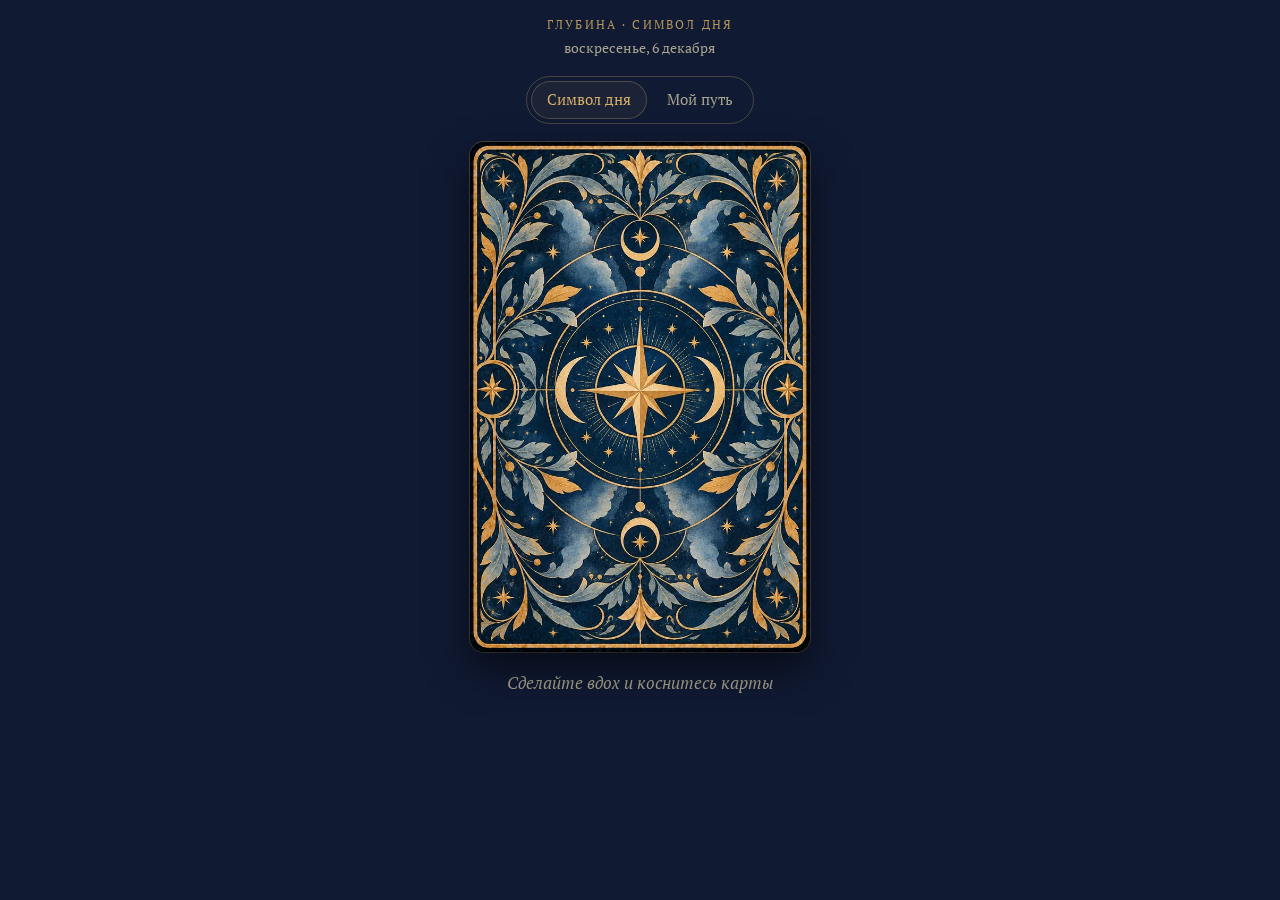
==== index.html @ 6f2f8ba6 "Add files via upload" ====
<!doctype html>
<html lang="ru">
<head>
<meta charset="utf-8">
<meta name="viewport" content="width=device-width, initial-scale=1, viewport-fit=cover">
<title>Символ дня</title>

<link rel="preconnect" href="https://fonts.googleapis.com">
<link rel="stylesheet" href="https://fonts.googleapis.com/css2?family=Ruslan+Display&family=PT+Serif:ital,wght@0,400;0,700;1,400&display=swap">
<script src="https://telegram.org/js/telegram-web-app.js"></script>
<style>
/* Layout: одна колонка, карта по центру как на столе, текст под ней; второй экран «Мой путь» — лента прошлых дней. Единый тёмный мир колоды: индиго и золото. */
:root {
  --night: #101a33;
  --night-2: #18264a;
  --gold: #d9b26a;
  --gold-soft: #b8975c;
  --cream: #efe4cc;
  --muted: #a9a58f;
  --line: rgba(217, 178, 106, .28);
  --veil: rgba(217, 178, 106, .06);
  --field: rgba(16, 26, 51, .7);
  --display: "Ruslan Display", "PT Serif", Georgia, serif;
  --body: "PT Serif", Georgia, "Times New Roman", serif;
  color-scheme: dark;
}
html, body { height: 100%; }
body { margin: 0; -webkit-text-size-adjust: 100%; }
[hidden] { display: none !important; }
img { max-width: 100%; }
:root { padding-top: env(safe-area-inset-top, 0px); padding-bottom: env(safe-area-inset-bottom, 0px); }
body {
  background: var(--night);
  color: var(--cream);
  font-family: var(--body);
  font-size: 17px;
  line-height: 1.55;
}
.wrap {
  max-width: 460px; margin: 0 auto;
  padding-left: max(16px, env(safe-area-inset-left, 0px));
  padding-right: max(16px, env(safe-area-inset-right, 0px));
  padding-block: 16px 40px;
  display: flex; flex-direction: column; align-items: center; gap: 18px;
}
.head { text-align: center; display: grid; gap: 2px; }
.eyebrow { font-size: 12px; letter-spacing: .18em; text-transform: uppercase; color: var(--gold-soft); }
.date { color: var(--muted); font-size: 14px; }

.tabs { display: flex; gap: 4px; padding: 4px; border: 1px solid var(--line); border-radius: 999px; }
.tabs button {
  font: inherit; font-size: 15px; color: var(--muted); background: none; border: 0;
  padding: 7px 16px; border-radius: 999px; cursor: pointer;
}
.tabs button[aria-selected="true"] { background: var(--veil); color: var(--gold); box-shadow: inset 0 0 0 1px var(--line); }
.tabs button:focus-visible { outline: 2px solid var(--gold); outline-offset: 2px; }

.view { width: 100%; display: flex; flex-direction: column; align-items: center; gap: 18px; }

.banner {
  width: 100%; box-sizing: border-box; border: 1px solid var(--line); border-radius: 12px;
  padding: 12px 14px; background: var(--veil); display: grid; gap: 8px; font-size: 15px;
}
.banner .row { display: flex; gap: 10px; flex-wrap: wrap; }

/* Карта */
.stage { perspective: 1400px; width: min(78vw, 340px); max-width: 100%; }
.card {
  position: relative; width: 100%; aspect-ratio: 2 / 3; max-width: 100%;
  transform-style: preserve-3d; transition: transform 1.1s cubic-bezier(.3, .1, .2, 1);
  border: 0; padding: 0; background: none; cursor: pointer; display: block;
}
.card.open { transform: rotateY(180deg); cursor: default; }
.side {
  position: absolute; inset: 0; backface-visibility: hidden; -webkit-backface-visibility: hidden;
  border-radius: 14px; overflow: hidden; box-shadow: 0 18px 40px rgba(0, 0, 0, .55), 0 0 0 1px var(--line);
}
.side img { width: 100%; height: 100%; object-fit: cover; display: block; }
.front { transform: rotateY(180deg); }
.card:not(.open) .back { animation: breathe 3.6s ease-in-out infinite; }
@keyframes breathe { 50% { box-shadow: 0 18px 48px rgba(217, 178, 106, .22), 0 0 0 1px var(--line); } }
.card:focus-visible { outline: 2px solid var(--gold); outline-offset: 6px; border-radius: 14px; }
.hint { color: var(--muted); font-style: italic; text-align: center; min-height: 1.5em; margin: 0; }

.reading { width: 100%; display: grid; gap: 18px; opacity: 0; transform: translateY(8px); transition: opacity .7s .6s, transform .7s .6s; }
.reading.show { opacity: 1; transform: none; }
.name { font-family: var(--display); color: var(--gold); text-align: center; font-size: 34px; line-height: 1.1; letter-spacing: .04em; text-wrap: balance; }
.orn { display: flex; align-items: center; gap: 10px; color: var(--gold-soft); }
.orn::before, .orn::after { content: ""; flex: 1; height: 1px; background: var(--line); }
.label { margin: 0 0 4px; font-size: 12px; letter-spacing: .16em; text-transform: uppercase; color: var(--gold-soft); font-weight: 400; }
.block p { margin: 0; }
.question { border: 1px solid var(--line); border-radius: 12px; padding: 16px 18px; background: var(--veil); }
.question p { font-size: 19px; font-style: italic; }

.note { display: grid; gap: 8px; }
textarea {
  width: 100%; min-height: 96px; resize: vertical; box-sizing: border-box;
  background: var(--field); color: var(--cream); font: inherit; font-size: 16px;
  border: 1px solid var(--line); border-radius: 10px; padding: 12px;
}
textarea:focus { outline: none; border-color: var(--gold); }
.saved { font-size: 13px; color: var(--muted); min-height: 1.2em; }

.ghost {
  justify-self: start; font: inherit; font-size: 15px; color: var(--gold); background: none;
  border: 1px solid var(--line); border-radius: 999px; padding: 7px 14px; cursor: pointer;
}
.ghost:focus-visible, .text-btn:focus-visible { outline: 2px solid var(--gold); outline-offset: 2px; }
.text-btn { font: inherit; font-size: 15px; color: var(--muted); background: none; border: 0; padding: 7px 4px; cursor: pointer; text-decoration: underline; text-underline-offset: 3px; }
.past { border-left: 2px solid var(--gold-soft); padding: 4px 0 4px 14px; display: grid; gap: 6px; }
.past .when { font-size: 13px; color: var(--muted); }
.past p { margin: 0; font-style: italic; white-space: pre-wrap; }

.next { text-align: center; color: var(--muted); font-size: 15px; margin: 0; }
.next b { color: var(--cream); font-variant-numeric: tabular-nums; font-weight: 400; }
.dev { display: flex; gap: 8px; flex-wrap: wrap; justify-content: center; }
.dev button { background: none; border: 1px dashed var(--line); color: var(--muted); font: inherit; font-size: 13px; padding: 6px 12px; border-radius: 8px; cursor: pointer; }

/* Мой путь */
.path-intro { color: var(--muted); text-align: center; margin: 0; max-width: 34ch; }
.path { width: 100%; display: grid; gap: 14px; list-style: none; margin: 0; padding: 0; }
.entry { display: grid; grid-template-columns: 64px minmax(0, 1fr); gap: 14px; padding-bottom: 14px; border-bottom: 1px solid var(--line); scroll-margin-top: 16px; }
.entry img { width: 64px; height: 96px; object-fit: cover; border-radius: 6px; box-shadow: 0 0 0 1px var(--line); }
.entry .body { min-width: 0; display: grid; gap: 8px; align-content: start; }
.entry h3 { margin: 0; font-family: var(--display); font-weight: 400; color: var(--gold); font-size: 21px; line-height: 1.15; }
.entry .when { font-size: 13px; color: var(--muted); }
.entry p { margin: 0; white-space: pre-wrap; overflow-wrap: anywhere; }
.entry .empty { color: var(--muted); font-style: italic; }
.entry textarea { min-height: 80px; }
.entry .actions { display: flex; gap: 10px; align-items: center; flex-wrap: wrap; }
.example { font-size: 12px; color: var(--muted); border: 1px solid var(--line); border-radius: 999px; padding: 1px 8px; justify-self: start; }
.nothing { color: var(--muted); font-style: italic; text-align: center; }

@media (prefers-reduced-motion: reduce) {
  .card, .reading { transition: none; }
  .card:not(.open) .back { animation: none; }
}
</style>
</head>
<body>


<div class="wrap">
  <header class="head">
    <span class="eyebrow">Глубина · символ дня</span>
    <span class="date" id="today"></span>
  </header>

  <nav class="tabs" role="tablist">
    <button role="tab" id="tabDay" aria-selected="true">Символ дня</button>
    <button role="tab" id="tabPath" aria-selected="false">Мой путь</button>
  </nav>

  <section class="view" id="viewDay">
    <div class="banner" id="weekBanner" hidden>
      <span id="weekText"></span>
      <div class="row">
        <button class="ghost" id="weekGo">Дописать</button>
        <button class="text-btn" id="weekSkip">Не сейчас</button>
      </div>
    </div>

    <div class="stage">
      <button class="card" id="card" aria-label="Перевернуть карту">
        <span class="side back"><img src="cards/back.webp" alt="Рубашка карты"></span>
        <span class="side front"><img id="face" alt=""></span>
      </button>
    </div>
    <p class="hint" id="hint">Сделайте вдох и коснитесь карты</p>

    <section class="reading" id="reading" hidden>
      <div class="name" id="name"></div>
      <div class="orn">✦</div>
      <div class="block"><h2 class="label">Смысл</h2><p id="meaning"></p></div>
      <div class="block"><h2 class="label">Тень</h2><p id="shadow"></p></div>
      <div class="block question"><h2 class="label">Вопрос дня</h2><p id="question"></p></div>
      <div class="note">
        <label class="label" for="noteText">Что откликнулось</label>
        <textarea id="noteText" maxlength="1500" placeholder="Образ, чувство, воспоминание. Это видите только вы."></textarea>
        <span class="saved" id="saved"></span>
        <button class="ghost" id="pastBtn" aria-expanded="false" hidden>В прошлый раз</button>
        <div class="past" id="pastBox" hidden>
          <span class="when" id="pastWhen"></span>
          <p id="pastNote"></p>
          <span class="when" id="pastLaterLabel" hidden>Открылось позже</span>
          <p id="pastLater" hidden></p>
        </div>
      </div>
      <p class="next">Следующий символ откроется через <b id="left">—</b></p>
    </section>
  </section>

  <section class="view" id="viewPath" hidden>
    <p class="path-intro">Ваши символы по дням. Возвращайтесь к ним и дописывайте, что открылось позже.</p>
    <ul class="path" id="path"></ul>
  </section>

  <div class="dev" id="dev" hidden>
    <button id="demo">Заполнить примером</button>
    <button id="reset">Начать заново</button>
  </div>
</div>

<script>
const DECK = [
  {"n": "Туман", "m": "Может говорить о неопределённости, в которой пока трудно различить собственные желания. Иногда за туманом скрывается не отсутствие ответа, а невозможность увидеть всё сразу.", "s": "Стремление избегать ясности, чтобы не сталкиваться с выбором.", "q": "Что в моей жизни сейчас остаётся неясным и как я чувствую себя в этой неопределённости?"},
  {"n": "Пламя", "m": "Может говорить о внутренней энергии, страсти и желании проявить себя. Иногда это образ чувства, которое больше не хочет оставаться незамеченным.", "s": "Огонь может поглощать всё вокруг, когда ему не удаётся найти границы.", "q": "Что во мне сейчас горит и куда направлена эта энергия?"},
  {"n": "Корень", "m": "Может говорить о связи с прошлым, семейной историей и тем, на чём держится ваше ощущение себя. Он напоминает о невидимых основаниях, которые поддерживают или ограничивают рост.", "s": "Привязанность к привычному, даже когда оно мешает двигаться дальше.", "q": "На чём держится моё ощущение устойчивости и что из прошлого я продолжаю нести с собой?"},
  {"n": "Семя", "m": "Может говорить о зарождающемся желании, ещё не получившем форму. В нём есть возможность развития, которой пока не нужно становиться чем-то определённым.", "s": "Страх начать или бесконечное ожидание идеальных условий.", "q": "Что во мне только зарождается и пока не требует от меня готового результата?"},
  {"n": "Гора", "m": "Может говорить о трудной задаче, внутреннем усилии или стремлении к чему-то значимому. Иногда гора отражает масштаб, который вы придаёте препятствию.", "s": "Привычка требовать от себя невозможного и измерять ценность только достижениями.", "q": "Какую вершину я сейчас пытаюсь покорить и почему она для меня так важна?"},
  {"n": "Ветер", "m": "Может говорить о переменах, беспокойстве или потребности в движении. Иногда он отражает влияние обстоятельств, которые невозможно полностью контролировать.", "s": "Потеря собственного направления под воздействием чужих ожиданий и внешних событий.", "q": "Что сейчас меняет моё внутреннее состояние и куда я позволяю этому себя унести?"},
  {"n": "Олень", "m": "Может говорить о чуткости, достоинстве и способности замечать тонкие изменения вокруг. Его образ может напоминать о части вас, которая нуждается в бережном отношении, но сохраняет внутреннюю силу.", "s": "Излишняя настороженность и стремление исчезнуть при малейшей угрозе.", "q": "В каких ситуациях я чувствую себя одновременно сильным и уязвимым?"},
  {"n": "Ворон", "m": "Может говорить о внимании к тому, что скрыто, забыто или осталось без ответа. Иногда он сопровождает внутреннее соприкосновение с переменами и завершением старого.", "s": "Склонность искать угрозу и мрачный смысл там, где ещё ничего не решено.", "q": "На что я не хочу смотреть прямо, хотя это продолжает привлекать моё внимание?"},
  {"n": "Черепаха", "m": "Может говорить о собственном темпе, защищённости и умении оставаться рядом с собой. Её панцирь может напоминать о границе между внутренним миром и внешними требованиями.", "s": "Уход в защиту, которая постепенно превращается в изоляцию.", "q": "Где мне важно двигаться в своём темпе, а где я прячусь от жизни?"},
  {"n": "Мотылёк", "m": "Может говорить о притяжении к чему-то загадочному, прекрасному или эмоционально заряженному. Иногда он отражает желание приблизиться к тому, что одновременно манит и пугает.", "s": "Потеря себя в притяжении, которое не оставляет места для осознанного выбора.", "q": "Что меня так сильно притягивает и какую часть себя я готов ради этого не замечать?"},
  {"n": "Муравейник", "m": "Может говорить о принадлежности к группе, совместном труде и роли, которую вы занимаете среди других. Он также может отражать привычку поддерживать порядок через множество маленьких действий.", "s": "Растворение в общих задачах, когда собственные желания становятся неважными.", "q": "Какую роль я выполняю среди других и остаётся ли в ней место для меня самого?"},
  {"n": "Порог", "m": "Может говорить о переходе между знакомым и неизвестным, между прежним состоянием и возможностью нового опыта. Иногда он отражает момент, когда внутреннее решение ещё не стало действием.", "s": "Бесконечное пребывание на границе из страха перед последствиями выбора.", "q": "Перед какой внутренней границей я сейчас стою и что удерживает меня на месте?"},
  {"n": "Мост", "m": "Может говорить о попытке соединить две части своей жизни, два чувства или две противоположные позиции. Он может появляться как образ поиска связи там, где прежде была дистанция.", "s": "Попытка любой ценой примирить то, что пока не удаётся совместить.", "q": "Между какими двумя частями себя я сейчас пытаюсь построить связь?"},
  {"n": "Колодец", "m": "Может говорить о погружении в глубину переживаний и обращении к тому, что обычно скрыто от повседневного внимания. Вода в его глубине может напоминать о чувствах, которым трудно найти слова.", "s": "Страх перед собственными переживаниями или бесконечное погружение в них без возможности вернуться к настоящему.", "q": "Что находится глубже моих привычных объяснений и какие чувства поднимаются, когда я к этому приближаюсь?"},
  {"n": "Чердак", "m": "Может говорить о воспоминаниях, забытых интересах и частях личной истории, которые давно не были в центре внимания. Иногда это образ внутреннего хранилища, где рядом существуют ценные находки и то, к чему вы пока не готовы прикоснуться.", "s": "Захламление внутреннего пространства прошлым, которое больше не удаётся пересмотреть.", "q": "Что из своего прошлого я давно не открывал и что могло бы обнаружиться там сегодня?"},
  {"n": "Пустой стул", "m": "Может говорить об отсутствии, ожидании встречи или месте, которое пока никем не занято. Иногда он отражает потребность услышать собственный голос без присутствия чужих ожиданий.", "s": "Одиночество, превращённое в привычку ждать того, кто должен заполнить внутреннюю пустоту.", "q": "Кого или чего не хватает в моей жизни и какое место я сам оставляю для себя?"},
  {"n": "Зеркало", "m": "Может говорить о самовосприятии и о том, как ваш образ себя складывается из личного опыта и чужих взглядов. Иногда отражение обнаруживает разницу между тем, кем вы себя считаете, и тем, что чувствуете на самом деле.", "s": "Зависимость от внешней оценки или невозможность увидеть себя за привычным образом.", "q": "Что я замечаю в себе, когда перестаю смотреть на себя чужими глазами?"},
  {"n": "Чаша", "m": "Может говорить о способности принимать чувства, впечатления и заботу, не требуя от себя немедленно что-то с ними делать. Её образ может быть связан с внутренним вместилищем, которое имеет свои пределы.", "s": "Переполненность чужими переживаниями или неспособность принимать то, в чём вы нуждаетесь.", "q": "Что я сейчас способен принять, а для чего во мне пока нет места?"},
  {"n": "Нить", "m": "Может говорить о связи между событиями, людьми и частями вашего опыта. Иногда она помогает заметить едва различимую линию, которая объединяет то, что прежде казалось разрозненным.", "s": "Страх потерять связь, из-за которого становится трудно отпустить прошлое.", "q": "Какая невидимая связь продолжает влиять на мои решения и чувства?"},
  {"n": "Ножницы", "m": "Могут говорить о разделении, различении и способности отделять одно от другого. Их образ может появляться там, где важно заметить границу между собственными желаниями и тем, что вам навязано.", "s": "Резкое отсечение чувств или отношений вместо признания сложных переживаний.", "q": "Что в моей жизни я пытаюсь разделить и что мне трудно отпустить или сохранить?"},
  {"n": "Колокол", "m": "Может говорить о пробуждении внимания к чему-то важному, что прежде оставалось на периферии сознания. Его звучание может быть образом внутреннего отклика, который трудно игнорировать.", "s": "Тревожное ожидание сигнала извне и неспособность услышать собственные ощущения без подтверждения.", "q": "На какой внутренний отклик я давно обращаю внимание, но пока не могу понять его значение?"},
  {"n": "Маска", "m": "Может говорить о социальных ролях, привычных способах взаимодействия и той части себя, которую вы показываете окружающим. Иногда она помогает исследовать разницу между защитой и искренним выражением чувств.", "s": "Потеря контакта с собой, когда роль становится единственным допустимым способом быть.", "q": "Какую свою сторону я показываю другим и какую предпочитаю оставлять за маской?"},
  {"n": "Фонарь", "m": "Может говорить о внимании, которое освещает небольшой участок внутреннего пространства, не раскрывая всей картины. Иногда это образ готовности исследовать неизвестное постепенно, шаг за шагом.", "s": "Стремление контролировать каждый следующий шаг и страх двигаться без полной ясности.", "q": "Что я могу рассмотреть внимательнее, если мне не нужно сразу понимать всё целиком?"},
  {"n": "Гроза", "m": "Может говорить о накопившемся напряжении, сильных чувствах или переменах, которые трудно удерживать внутри. Иногда она помогает заметить, сколько энергии скрывается за внешним спокойствием.", "s": "Разрушительная разрядка, при которой чувства начинают управлять отношениями и решениями.", "q": "Что во мне накопилось и как я обычно обхожусь с сильными чувствами?"},
  {"n": "Песочные часы", "m": "Могут говорить о переживании времени, конечности и необходимости замечать, на что уходит ваша жизнь. Их образ также может напоминать, что разные внутренние процессы созревают с разной скоростью.", "s": "Постоянная спешка, страх опоздать или ощущение, что собственная жизнь проходит мимо.", "q": "На что я трачу своё время и что в моей жизни заслуживает большего внимания?"}
];
const MAIN = "sd_main";
const DAY = "d_";

const tg = window.Telegram && window.Telegram.WebApp && window.Telegram.WebApp.initData ? window.Telegram.WebApp : null;
if (tg) { try { tg.ready(); tg.expand(); tg.setHeaderColor("#101a33"); tg.setBackgroundColor("#101a33"); } catch (e) {} }

// Хранилище: облако Telegram (каждый день — отдельная запись), вне Telegram — память браузера.
const cloud = tg && tg.CloudStorage;
const parse = v => { try { return v ? JSON.parse(v) : null; } catch (e) { return null; } };
const store = {
  get: k => new Promise(res => {
    if (cloud) cloud.getItem(k, (e, v) => res(parse(v)));
    else { try { res(parse(localStorage.getItem(k))); } catch (e) { res(null); } }
  }),
  set: (k, v) => {
    const s = JSON.stringify(v);
    if (cloud) { try { cloud.setItem(k, s); } catch (e) {} }
    else { try { localStorage.setItem(k, s); } catch (e) {} }
  },
  del: k => {
    if (cloud) { try { cloud.removeItem(k); } catch (e) {} }
    else { try { localStorage.removeItem(k); } catch (e) {} }
  },
  keys: () => new Promise(res => {
    if (cloud) cloud.getKeys((e, ks) => res(ks || []));
    else { try { res(Object.keys(localStorage)); } catch (e) { res([]); } }
  }),
  many: ks => new Promise(res => {
    if (!ks.length) return res({});
    if (cloud) cloud.getItems(ks, (e, o) => { const r = {}; for (const k in (o || {})) r[k] = parse(o[k]); res(r); });
    else { const r = {}; for (const k of ks) { try { r[k] = parse(localStorage.getItem(k)); } catch (e) {} } res(r); }
  })
};

const $ = id => document.getElementById(id);
const pad = n => String(n).padStart(2, "0");
const keyOf = d => d.getFullYear() + "-" + pad(d.getMonth() + 1) + "-" + pad(d.getDate());
const todayKey = () => keyOf(new Date());
const daysAgo = n => { const d = new Date(); d.setDate(d.getDate() - n); return keyOf(d); };
const human = k => { const [y, m, d] = k.split("-").map(Number); return new Date(y, m - 1, d).toLocaleDateString("ru-RU", { day: "numeric", month: "long" }); };
const ageDays = k => { const [y, m, d] = k.split("-").map(Number); const t = new Date(); t.setHours(0, 0, 0, 0); return Math.round((t - new Date(y, m - 1, d)) / 864e5); };
const img = i => "cards/" + pad(i + 1) + ".webp";
$("today").textContent = new Date().toLocaleDateString("ru-RU", { day: "numeric", month: "long", weekday: "long" });

let main = {};      // { seen:[], date, card, dismissed:[] }
let days = {};      // "YYYY-MM-DD" -> { c, note, later, ex }

function saveDay(k) { store.set(DAY + k, days[k]); }
function saveMain() { store.set(MAIN, main); }

/* ---------- Символ дня ---------- */
function pick() {
  let seen = (main.seen || []).filter(i => i < DECK.length);
  if (seen.length >= DECK.length) seen = [];
  let pool = DECK.map((_, i) => i).filter(i => !seen.includes(i) && i !== main.card);
  if (!pool.length) pool = DECK.map((_, i) => i);
  const i = pool[Math.floor(Math.random() * pool.length)];
  seen.push(i);
  return { i, seen };
}

function fill(i) {
  const c = DECK[i];
  $("face").src = img(i); $("face").alt = c.n;
  $("name").textContent = c.n;
  $("meaning").textContent = c.m; $("shadow").textContent = c.s; $("question").textContent = c.q;
  $("noteText").value = (days[todayKey()] && days[todayKey()].note) || "";
  showPast(i);
}

function showPast(i) {
  const t = todayKey();
  const prev = Object.keys(days).filter(k => k < t && days[k] && days[k].c === i && (days[k].note || days[k].later)).sort().pop();
  $("pastBtn").hidden = !prev; $("pastBox").hidden = true; $("pastBtn").setAttribute("aria-expanded", "false");
  if (!prev) return;
  const e = days[prev];
  $("pastWhen").textContent = human(prev) + ", этот символ уже выпадал вам";
  $("pastNote").textContent = e.note || "В тот день вы ничего не записали.";
  $("pastLaterLabel").hidden = $("pastLater").hidden = !e.later;
  $("pastLater").textContent = e.later || "";
}
$("pastBtn").addEventListener("click", () => {
  const open = $("pastBox").hidden;
  $("pastBox").hidden = !open; $("pastBtn").setAttribute("aria-expanded", String(open));
});

function reveal(instant) {
  const card = $("card");
  if (instant) card.style.transition = "none";
  card.classList.add("open");
  card.setAttribute("aria-label", DECK[main.card].n);
  if (instant) { void card.offsetHeight; card.style.transition = ""; }
  $("hint").hidden = true;
  $("reading").hidden = false;
  requestAnimationFrame(() => requestAnimationFrame(() => $("reading").classList.add("show")));
  tick();
}

function cover() {
  $("reading").classList.remove("show"); $("reading").hidden = true;
  $("card").classList.remove("open"); $("hint").hidden = false;
}

function tick() {
  const now = new Date(), end = new Date(now); end.setHours(24, 0, 0, 0);
  const m = Math.max(0, Math.round((end - now) / 60000));
  $("left").textContent = Math.floor(m / 60) + " ч " + pad(m % 60) + " мин";
}
setInterval(tick, 30000);

$("card").addEventListener("click", () => {
  if ($("card").classList.contains("open") || main.date === todayKey()) return;
  const { i, seen } = pick();
  const t = todayKey();
  main.date = t; main.card = i; main.seen = seen; saveMain();
  days[t] = { c: i }; saveDay(t);
  fill(i);
  try { tg && tg.HapticFeedback && tg.HapticFeedback.impactOccurred("soft"); } catch (e) {}
  const pre = new Image(); pre.onload = pre.onerror = () => reveal(false); pre.src = img(i);
});

let timer;
$("noteText").addEventListener("input", e => {
  clearTimeout(timer);
  timer = setTimeout(() => {
    const t = todayKey();
    days[t] = days[t] || { c: main.card };
    days[t].note = e.target.value; saveDay(t);
    $("saved").textContent = "Сохранено";
  }, 600);
});

/* ---------- Напоминание через неделю ---------- */
function weekCandidate() {
  const dis = main.dismissed || [];
  return Object.keys(days).filter(k => {
    const a = ageDays(k);
    return a >= 7 && a <= 10 && days[k] && !days[k].later && !dis.includes(k);
  }).sort().pop();
}
function showWeek() {
  const k = weekCandidate();
  $("weekBanner").hidden = !k;
  if (!k) return;
  const a = ageDays(k);
  $("weekText").textContent = (a === 7 ? "Неделю назад" : a + " дней назад") + " вам выпал символ «" + DECK[days[k].c].n + "». Что-то изменилось?";
  $("weekGo").onclick = () => { switchTab("path"); openLater(k); };
}
$("weekSkip").addEventListener("click", () => {
  const k = weekCandidate(); if (!k) return;
  main.dismissed = (main.dismissed || []).concat(k).slice(-30); saveMain(); showWeek();
});

/* ---------- Мой путь ---------- */
function renderPath() {
  const list = $("path"); list.textContent = "";
  const ks = Object.keys(days).filter(k => days[k] && Number.isInteger(days[k].c)).sort().reverse();
  if (!ks.length) {
    const li = document.createElement("li"); li.className = "nothing";
    li.textContent = "Здесь появятся ваши символы, когда вы откроете первую карту.";
    list.append(li); return;
  }
  const t = todayKey();
  for (const k of ks) {
    const e = days[k], c = DECK[e.c];
    const li = document.createElement("li"); li.className = "entry"; li.id = "e-" + k;
    li.innerHTML = '<img alt=""><div class="body"><div><h3></h3><span class="when"></span></div></div>';
    li.querySelector("img").src = img(e.c);
    li.querySelector("h3").textContent = c.n;
    li.querySelector(".when").textContent = k === t ? "Сегодня" : human(k);
    const body = li.querySelector(".body");
    if (e.ex) { const s = document.createElement("span"); s.className = "example"; s.textContent = "пример"; body.append(s); }
    body.append(section("Откликнулось", e.note, k === t ? "Запишите на вкладке «Символ дня»." : "В тот день вы ничего не записали."));
    if (k !== t) {
      if (e.later) body.append(section("Открылось позже", e.later));
      const actions = document.createElement("div"); actions.className = "actions";
      const b = document.createElement("button"); b.className = "ghost";
      b.textContent = e.later ? "Дополнить" : "Что открылось позже";
      b.addEventListener("click", () => openLater(k));
      actions.append(b); body.append(actions);
    }
    list.append(li);
  }
}
function section(label, text, empty) {
  const d = document.createElement("div");
  const h = document.createElement("div"); h.className = "label"; h.textContent = label;
  const p = document.createElement("p");
  if (text) p.textContent = text; else { p.textContent = empty; p.className = "empty"; }
  d.append(h, p); return d;
}
function openLater(k) {
  const li = $("e-" + k); if (!li) return;
  const actions = li.querySelector(".actions");
  actions.textContent = "";
  const ta = document.createElement("textarea"); ta.maxLength = 1500; ta.id = "later-" + k;
  ta.placeholder = "Что вы видите в этом символе сейчас?";
  ta.value = days[k].later || "";
  ta.setAttribute("aria-label", "Открылось позже: " + DECK[days[k].c].n);
  const save = document.createElement("button"); save.className = "ghost"; save.textContent = "Сохранить";
  save.addEventListener("click", () => {
    days[k].later = ta.value.trim(); saveDay(k); renderPath(); showWeek();
  });
  const wrap = document.createElement("div"); wrap.style.display = "grid"; wrap.style.gap = "8px"; wrap.style.width = "100%";
  wrap.append(ta, save); actions.append(wrap);
  li.scrollIntoView({ block: "start", behavior: "smooth" });
  setTimeout(() => ta.focus({ preventScroll: true }), 300);
}

/* ---------- Вкладки ---------- */
function switchTab(which) {
  const path = which === "path";
  $("viewDay").hidden = path; $("viewPath").hidden = !path;
  $("tabDay").setAttribute("aria-selected", String(!path));
  $("tabPath").setAttribute("aria-selected", String(path));
  if (path) renderPath();
}
$("tabDay").addEventListener("click", () => switchTab("day"));
$("tabPath").addEventListener("click", () => switchTab("path"));

/* ---------- Только для просмотра вне Telegram ---------- */
async function wipe() {
  const ks = (await store.keys()).filter(k => k === MAIN || k.startsWith(DAY));
  ks.forEach(store.del);
  main = {}; days = {};
}
$("reset").addEventListener("click", async () => {
  await wipe(); cover(); showWeek(); switchTab("day");
});
$("demo").addEventListener("click", async () => {
  await wipe();
  const ex = [
    [26, 13, "Пример. Тёмная вода и страх заглянуть. Вспомнила бабушкин дом.", "Пример. Через неделю поняла, что боюсь не глубины, а того, что там никого нет."],
    [7, 16, "Пример. Зеркало в старой раме. Хотелось отвернуться.", ""],
    [3, 7, "Пример. Ворон сидел спокойно, без угрозы. Удивило.", ""],
    [1, 12, "", ""]
  ];
  for (const [a, c, note, later] of ex) { const k = daysAgo(a); days[k] = { c, note, later, ex: 1 }; saveDay(k); }
  const t = todayKey();
  main = { seen: [13, 16, 7, 12], date: t, card: 13, dismissed: [] };
  days[t] = { c: 13, ex: 1 }; saveDay(t); saveMain();
  fill(13); reveal(true); showWeek(); switchTab("day");
});

/* ---------- Запуск ---------- */
(async () => {
  main = (await store.get(MAIN)) || {};
  const ks = (await store.keys()).filter(k => k.startsWith(DAY));
  const got = await store.many(ks);
  for (const k of ks) if (got[k]) days[k.slice(DAY.length)] = got[k];
  if (main.date === todayKey() && Number.isInteger(main.card)) { fill(main.card); reveal(true); }
  showWeek();
})();
</script>

</body>
</html>
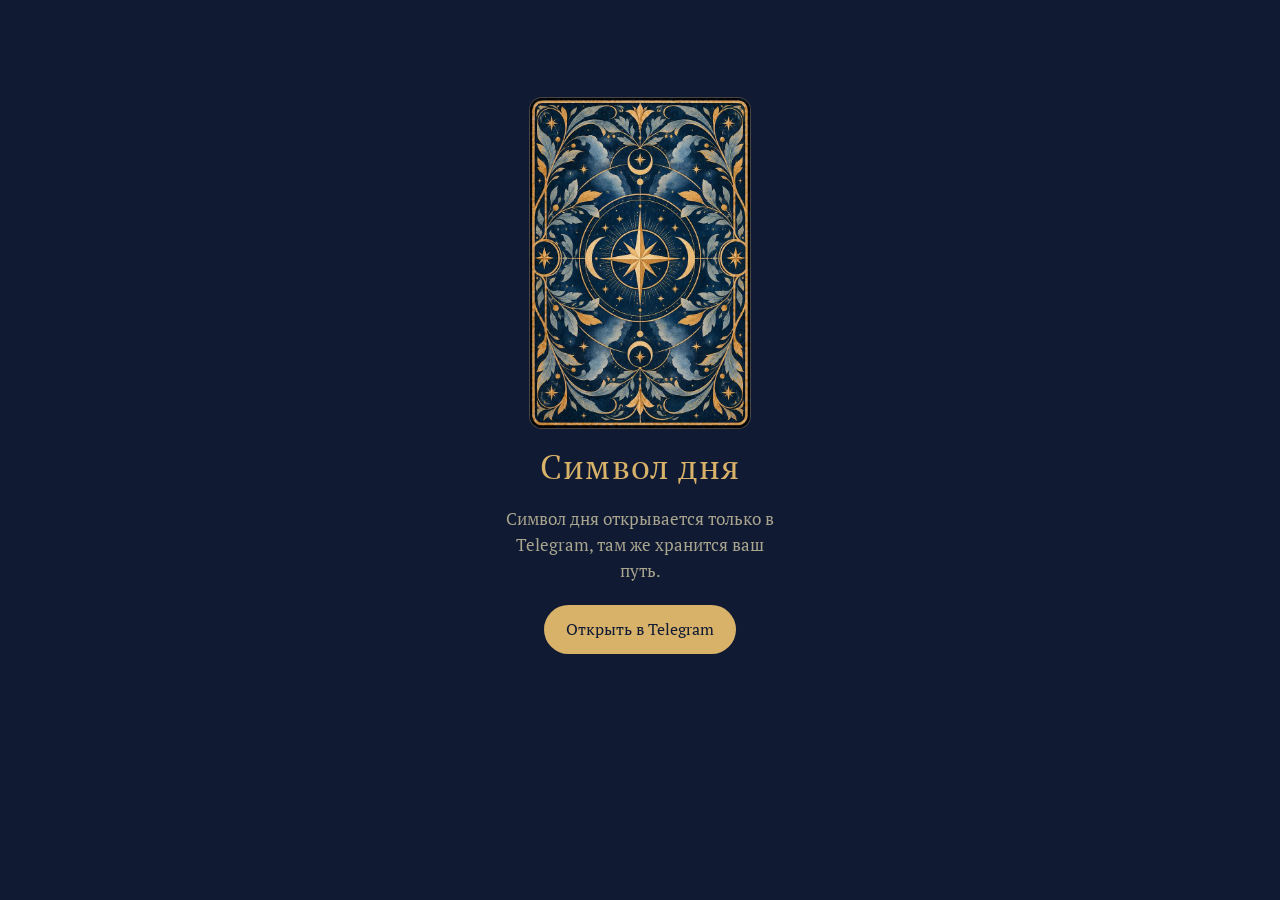
==== commit bc1ef3fa: "Add files via upload" ====
--- a/index.html
+++ b/index.html
@@ -107,6 +107,7 @@
 }
 .ghost:focus-visible, .text-btn:focus-visible { outline: 2px solid var(--gold); outline-offset: 2px; }
 .text-btn { font: inherit; font-size: 15px; color: var(--muted); background: none; border: 0; padding: 7px 4px; cursor: pointer; text-decoration: underline; text-underline-offset: 3px; }
+.share { display: flex; gap: 12px; align-items: center; flex-wrap: wrap; }
 .past { border-left: 2px solid var(--gold-soft); padding: 4px 0 4px 14px; display: grid; gap: 6px; }
 .past .when { font-size: 13px; color: var(--muted); }
 .past p { margin: 0; font-style: italic; white-space: pre-wrap; }
@@ -135,6 +136,11 @@
   .card, .reading { transition: none; }
   .card:not(.open) .back { animation: none; }
 }
+.gate { min-height: 80vh; display: flex; flex-direction: column; align-items: center; justify-content: center; gap: 20px; text-align: center; }
+.gate img { width: min(56vw, 220px); border-radius: 12px; box-shadow: 0 0 0 1px var(--line); }
+.gate p { margin: 0; color: var(--muted); max-width: 30ch; }
+.gate a { text-decoration: none; color: var(--night); background: var(--gold); padding: 12px 22px; border-radius: 999px; font-size: 16px; }
+.gate a:focus-visible { outline: 2px solid var(--cream); outline-offset: 3px; }
 </style>
 </head>
 <body>
@@ -174,6 +180,10 @@
       <div class="block"><h2 class="label">Смысл</h2><p id="meaning"></p></div>
       <div class="block"><h2 class="label">Тень</h2><p id="shadow"></p></div>
       <div class="block question"><h2 class="label">Вопрос дня</h2><p id="question"></p></div>
+      <div class="share">
+        <button class="ghost" id="shareImg">Поделиться</button>
+        <button class="text-btn" id="shareStory">В сторис Telegram</button>
+      </div>
       <div class="note">
         <label class="label" for="noteText">Что откликнулось</label>
         <textarea id="noteText" maxlength="1500" placeholder="Образ, чувство, воспоминание. Это видите только вы."></textarea>
@@ -323,6 +333,7 @@
   if (instant) { void card.offsetHeight; card.style.transition = ""; }
   $("hint").hidden = true;
   $("reading").hidden = false;
+  prepShare();
   requestAnimationFrame(() => requestAnimationFrame(() => $("reading").classList.add("show")));
   tick();
 }
@@ -380,6 +391,40 @@
 $("weekSkip").addEventListener("click", () => {
   const k = weekCandidate(); if (!k) return;
   main.dismissed = (main.dismissed || []).concat(k).slice(-30); saveMain(); showWeek();
+});
+
+/* ---------- Поделиться ---------- */
+const storyUrl = () => new URL("stories/" + pad(main.card + 1) + ".jpg", location.href).href;
+const canTg = v => { try { return tg && tg.isVersionAtLeast && tg.isVersionAtLeast(v); } catch (e) { return false; } };
+const openOut = url => { if (tg) { try { tg.openLink(url); return; } catch (e) {} } window.open(url, "_blank", "noopener"); };
+$("shareStory").addEventListener("click", () => {
+  const url = storyUrl();
+  if (canTg("7.8") && tg.shareToStory) {
+    try { tg.shareToStory(url, { text: "Мой символ дня — " + DECK[main.card].n + "\nt.me/glubina_help_bot?startapp" }); return; } catch (e) {}
+  }
+  openOut(url);
+});
+// Картинку готовим заранее: системное меню «Поделиться» открывается только сразу после нажатия.
+let shareFile = null;
+async function prepShare() {
+  shareFile = null;
+  try {
+    const r = await fetch(storyUrl());
+    const blob = await r.blob();
+    shareFile = new File([blob], "simvol-dnya-" + pad(main.card + 1) + ".jpg", { type: "image/jpeg" });
+  } catch (e) {}
+}
+$("shareImg").addEventListener("click", async () => {
+  const text = "Мой символ дня — " + DECK[main.card].n + ". Вытяните свой: t.me/glubina_help_bot?startapp";
+  if (shareFile && navigator.canShare && navigator.canShare({ files: [shareFile] })) {
+    try { await navigator.share({ files: [shareFile], text }); return; }
+    catch (e) { if (e && e.name === "AbortError") return; }
+  }
+  const url = storyUrl();
+  if (canTg("8.0") && tg.downloadFile) {
+    try { tg.downloadFile({ url, file_name: "simvol-dnya-" + pad(main.card + 1) + ".jpg" }); return; } catch (e) {}
+  }
+  openOut(url);
 });
 
 /* ---------- Мой путь ---------- */
@@ -473,8 +518,17 @@
   fill(13); reveal(true); showWeek(); switchTab("day");
 });
 
+function showGate() {
+  document.querySelector(".wrap").innerHTML =
+    '<div class="gate"><img src="cards/back.webp" alt="">' +
+    '<div class="name">Символ дня</div>' +
+    '<p>Символ дня открывается только в Telegram, там же хранится ваш путь.</p>' +
+    '<a href="https://t.me/glubina_help_bot?startapp">Открыть в Telegram</a></div>';
+}
+
 /* ---------- Запуск ---------- */
 (async () => {
+  if (!tg) { showGate(); return; }
   main = (await store.get(MAIN)) || {};
   const ks = (await store.keys()).filter(k => k.startsWith(DAY));
   const got = await store.many(ks);
